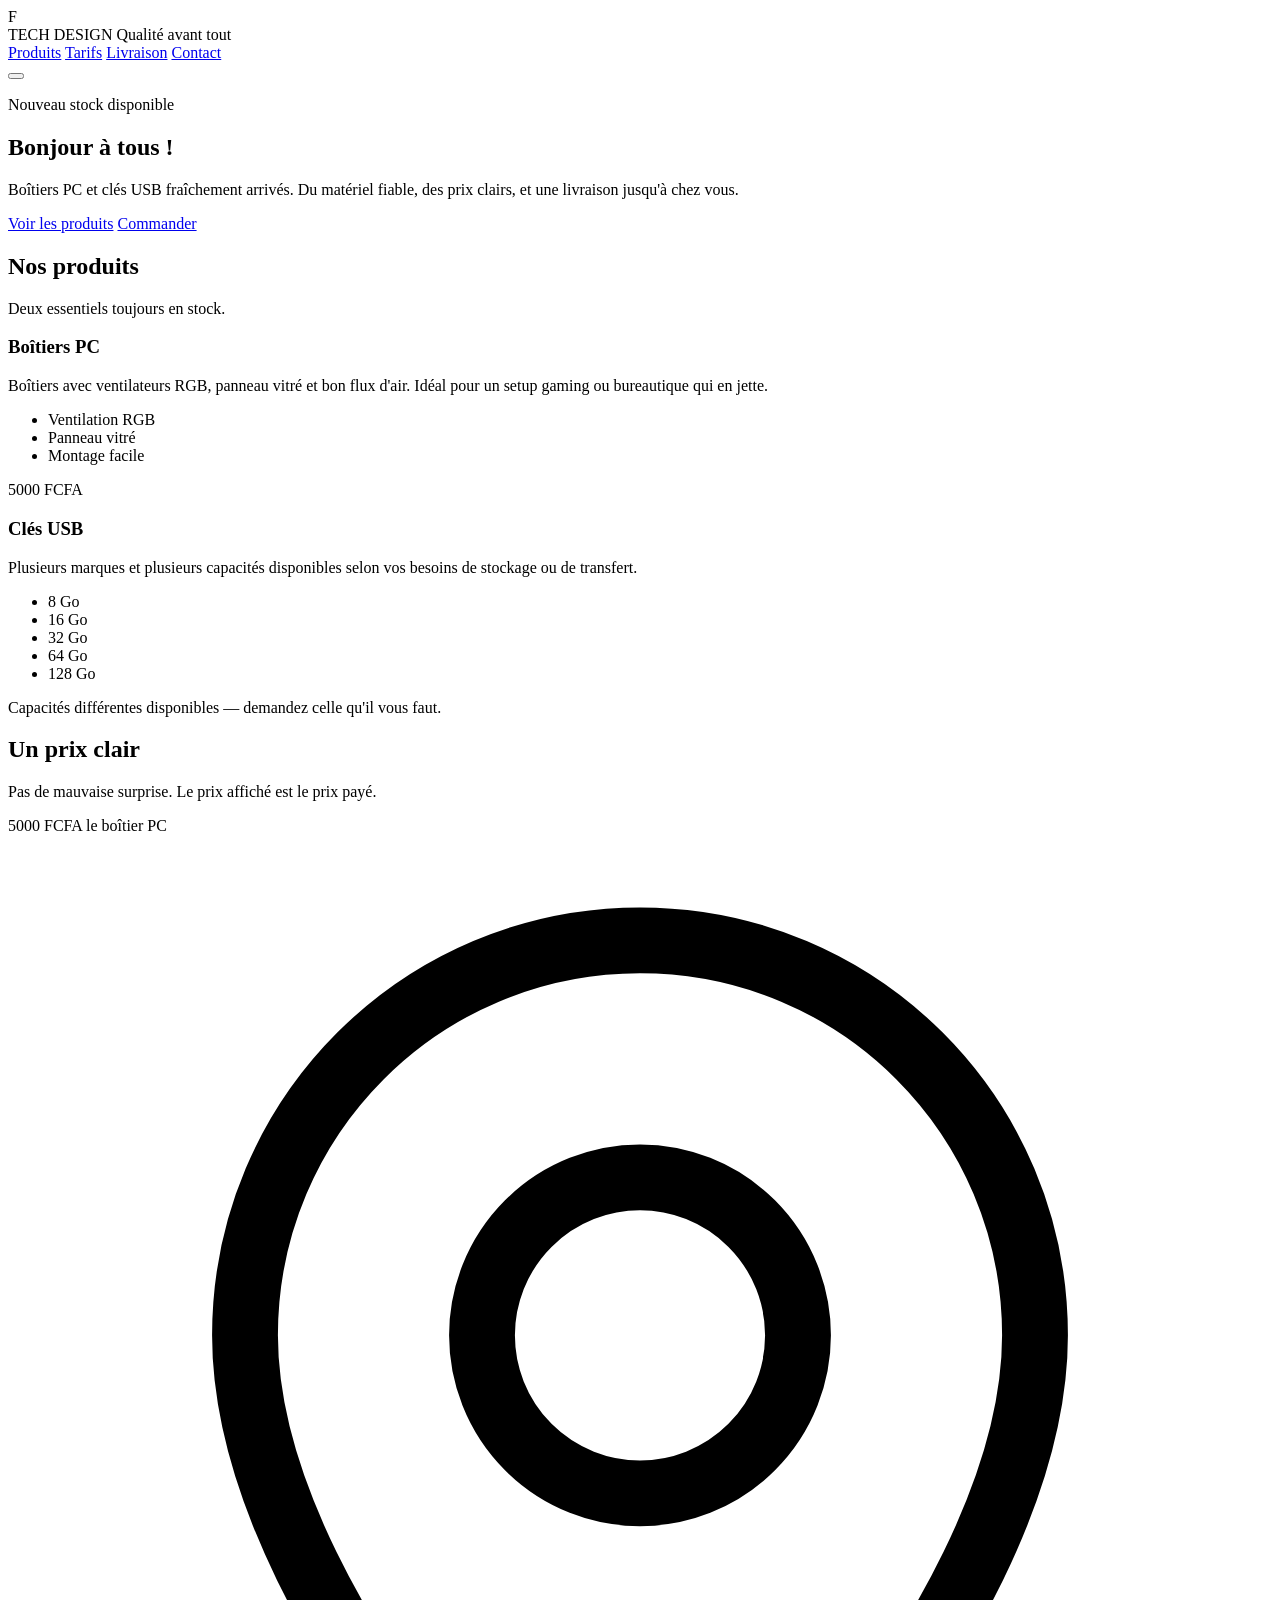
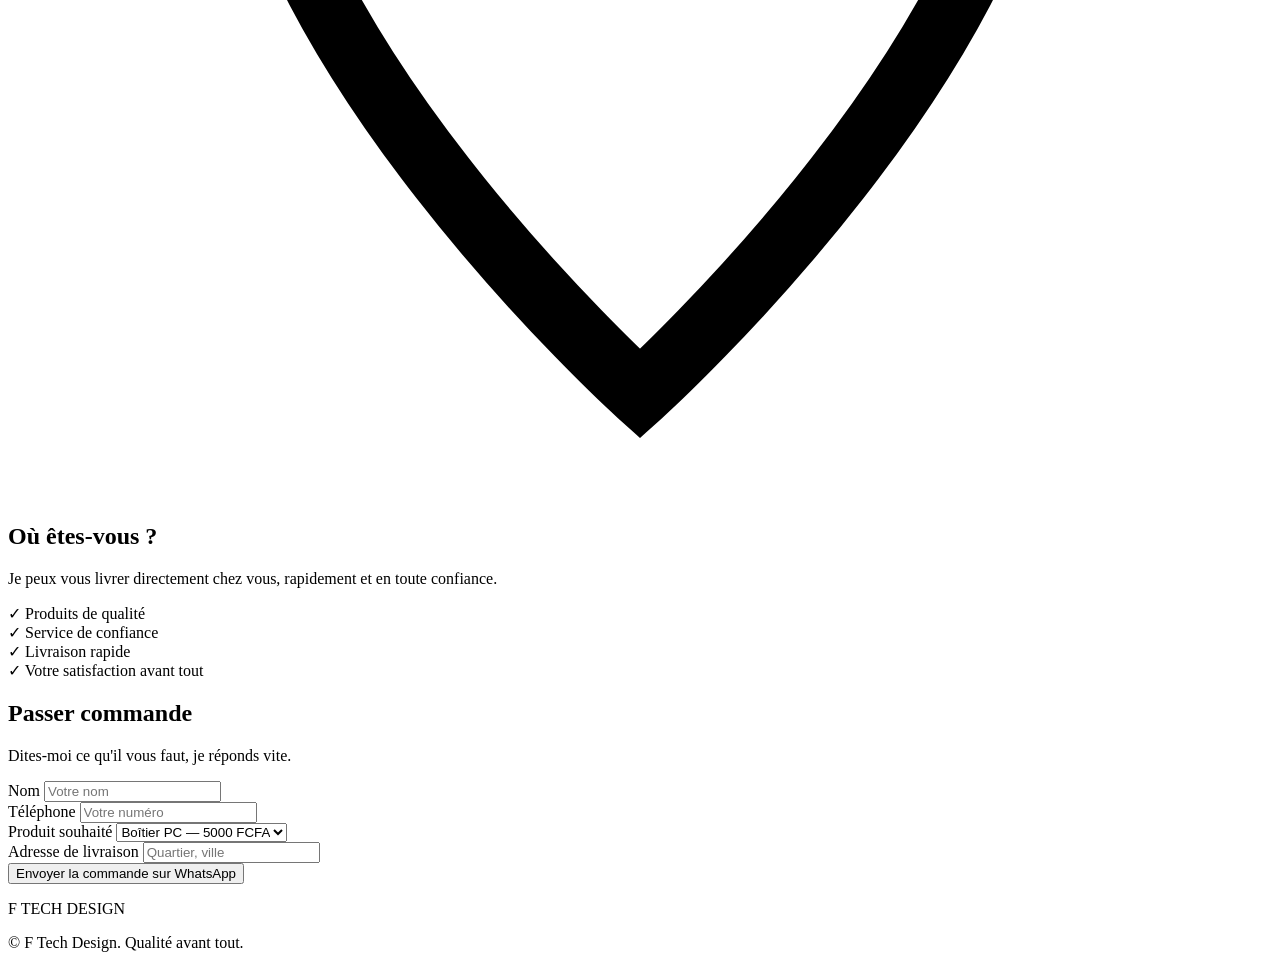
==== index.html @ 95aa5786 "Rename Index.html to index.html" ====
<!DOCTYPE html>
<html lang="fr">
<head>
  <meta charset="UTF-8">
  <meta name="viewport" content="width=device-width, initial-scale=1.0">
  <title>F TECH DESIGN — Boîtiers PC & Clés USB</title>
  <link rel="preconnect" href="https://fonts.googleapis.com">
  <link href="https://fonts.googleapis.com/css2?family=Space+Grotesk:wght@500;600;700&family=Inter:wght@400;500;600&display=swap" rel="stylesheet">
  <link rel="stylesheet" href="style.css">
</head>
<body>

  <!-- ===== EN-TÊTE ===== -->
  <header class="site-header">
    <div class="wrap header-inner">
      <div class="brand">
        <span class="brand-mark">F</span>
        <div class="brand-text">
          <span class="brand-name">TECH DESIGN</span>
          <span class="brand-tagline">Qualité avant tout</span>
        </div>
      </div>
      <nav class="nav" id="nav">
        <a href="#produits">Produits</a>
        <a href="#tarifs">Tarifs</a>
        <a href="#livraison">Livraison</a>
        <a href="#contact">Contact</a>
      </nav>
      <button class="nav-toggle" id="navToggle" aria-label="Ouvrir le menu" aria-expanded="false">
        <span></span><span></span><span></span>
      </button>
    </div>
  </header>

  <!-- ===== HERO ===== -->
  <section class="hero">
    <div class="wrap hero-inner">
      <div class="hero-text">
        <p class="hero-eyebrow">Nouveau stock disponible</p>
        <h1>Bonjour à tous !</h1>
        <p class="hero-sub">
          Boîtiers PC et clés USB fraîchement arrivés. Du matériel fiable,
          des prix clairs, et une livraison jusqu'à chez vous.
        </p>
        <div class="hero-actions">
          <a class="btn btn-primary" href="#produits">Voir les produits</a>
          <a class="btn btn-ghost" href="#contact">Commander</a>
        </div>
      </div>
      <div class="hero-visual" aria-hidden="true">
        <div class="fan-ring ring-1"></div>
        <div class="fan-ring ring-2"></div>
        <div class="fan-ring ring-3"></div>
        <div class="case-box"></div>
      </div>
    </div>
  </section>

  <!-- ===== PRODUITS ===== -->
  <section class="produits" id="produits">
    <div class="wrap">
      <h2>Nos produits</h2>
      <p class="section-sub">Deux essentiels toujours en stock.</p>

      <div class="product-grid">

        <article class="product-card">
          <div class="product-glow"></div>
          <h3>Boîtiers PC</h3>
          <p>Boîtiers avec ventilateurs RGB, panneau vitré et bon flux d'air. Idéal pour un setup gaming ou bureautique qui en jette.</p>
          <ul class="tag-list">
            <li>Ventilation RGB</li>
            <li>Panneau vitré</li>
            <li>Montage facile</li>
          </ul>
          <div class="price-tag">5000 <span>FCFA</span></div>
        </article>

        <article class="product-card">
          <div class="product-glow product-glow-alt"></div>
          <h3>Clés USB</h3>
          <p>Plusieurs marques et plusieurs capacités disponibles selon vos besoins de stockage ou de transfert.</p>
          <ul class="tag-list">
            <li>8 Go</li>
            <li>16 Go</li>
            <li>32 Go</li>
            <li>64 Go</li>
            <li>128 Go</li>
          </ul>
          <p class="capacity-note">Capacités différentes disponibles — demandez celle qu'il vous faut.</p>
        </article>

      </div>
    </div>
  </section>

  <!-- ===== TARIFS ===== -->
  <section class="tarifs" id="tarifs">
    <div class="wrap tarifs-inner">
      <div>
        <h2>Un prix clair</h2>
        <p class="section-sub">Pas de mauvaise surprise. Le prix affiché est le prix payé.</p>
      </div>
      <div class="price-highlight">
        <span class="price-number">5000</span>
        <span class="price-currency">FCFA</span>
        <span class="price-label">le boîtier PC</span>
      </div>
    </div>
  </section>

  <!-- ===== LIVRAISON ===== -->
  <section class="livraison" id="livraison">
    <div class="wrap livraison-inner">
      <svg class="pin-icon" viewBox="0 0 48 48" fill="none" xmlns="http://www.w3.org/2000/svg" aria-hidden="true">
        <path d="M24 4C15.7 4 9 10.7 9 19c0 11.5 15 25 15 25s15-13.5 15-25c0-8.3-6.7-15-15-15Z" stroke="currentColor" stroke-width="2.5"/>
        <circle cx="24" cy="19" r="6" stroke="currentColor" stroke-width="2.5"/>
      </svg>
      <div>
        <h2>Où êtes-vous ?</h2>
        <p>Je peux vous livrer directement chez vous, rapidement et en toute confiance.</p>
      </div>
    </div>
  </section>

  <!-- ===== ENGAGEMENTS ===== -->
  <section class="engagements">
    <div class="wrap engagement-grid">
      <div class="engagement">
        <span class="engagement-icon">✓</span>
        <span>Produits de qualité</span>
      </div>
      <div class="engagement">
        <span class="engagement-icon">✓</span>
        <span>Service de confiance</span>
      </div>
      <div class="engagement">
        <span class="engagement-icon">✓</span>
        <span>Livraison rapide</span>
      </div>
      <div class="engagement">
        <span class="engagement-icon">✓</span>
        <span>Votre satisfaction avant tout</span>
      </div>
    </div>
  </section>

  <!-- ===== CONTACT / COMMANDE ===== -->
  <section class="contact" id="contact">
    <div class="wrap contact-inner">
      <h2>Passer commande</h2>
      <p class="section-sub">Dites-moi ce qu'il vous faut, je réponds vite.</p>

      <form class="order-form" id="orderForm">
        <div class="form-row">
          <label for="nom">Nom</label>
          <input type="text" id="nom" name="nom" required placeholder="Votre nom">
        </div>
        <div class="form-row">
          <label for="tel">Téléphone</label>
          <input type="tel" id="tel" name="tel" required placeholder="Votre numéro">
        </div>
        <div class="form-row">
          <label for="produit">Produit souhaité</label>
          <select id="produit" name="produit">
            <option value="Boîtier PC">Boîtier PC — 5000 FCFA</option>
            <option value="Clé USB 8Go">Clé USB 8 Go</option>
            <option value="Clé USB 16Go">Clé USB 16 Go</option>
            <option value="Clé USB 32Go">Clé USB 32 Go</option>
            <option value="Clé USB 64Go">Clé USB 64 Go</option>
            <option value="Clé USB 128Go">Clé USB 128 Go</option>
          </select>
        </div>
        <div class="form-row">
          <label for="adresse">Adresse de livraison</label>
          <input type="text" id="adresse" name="adresse" placeholder="Quartier, ville">
        </div>
        <button type="submit" class="btn btn-primary btn-block">Envoyer la commande sur WhatsApp</button>
        <p class="form-note" id="formNote"></p>
      </form>
    </div>
  </section>

  <footer class="site-footer">
    <div class="wrap footer-inner">
      <div class="brand">
        <span class="brand-mark">F</span>
        <span class="brand-name">TECH DESIGN</span>
      </div>
      <p>&copy; <span id="year"></span> F Tech Design. Qualité avant tout.</p>
    </div>
  </footer>

  <script src="script.js"></script>
</body>
        </html>
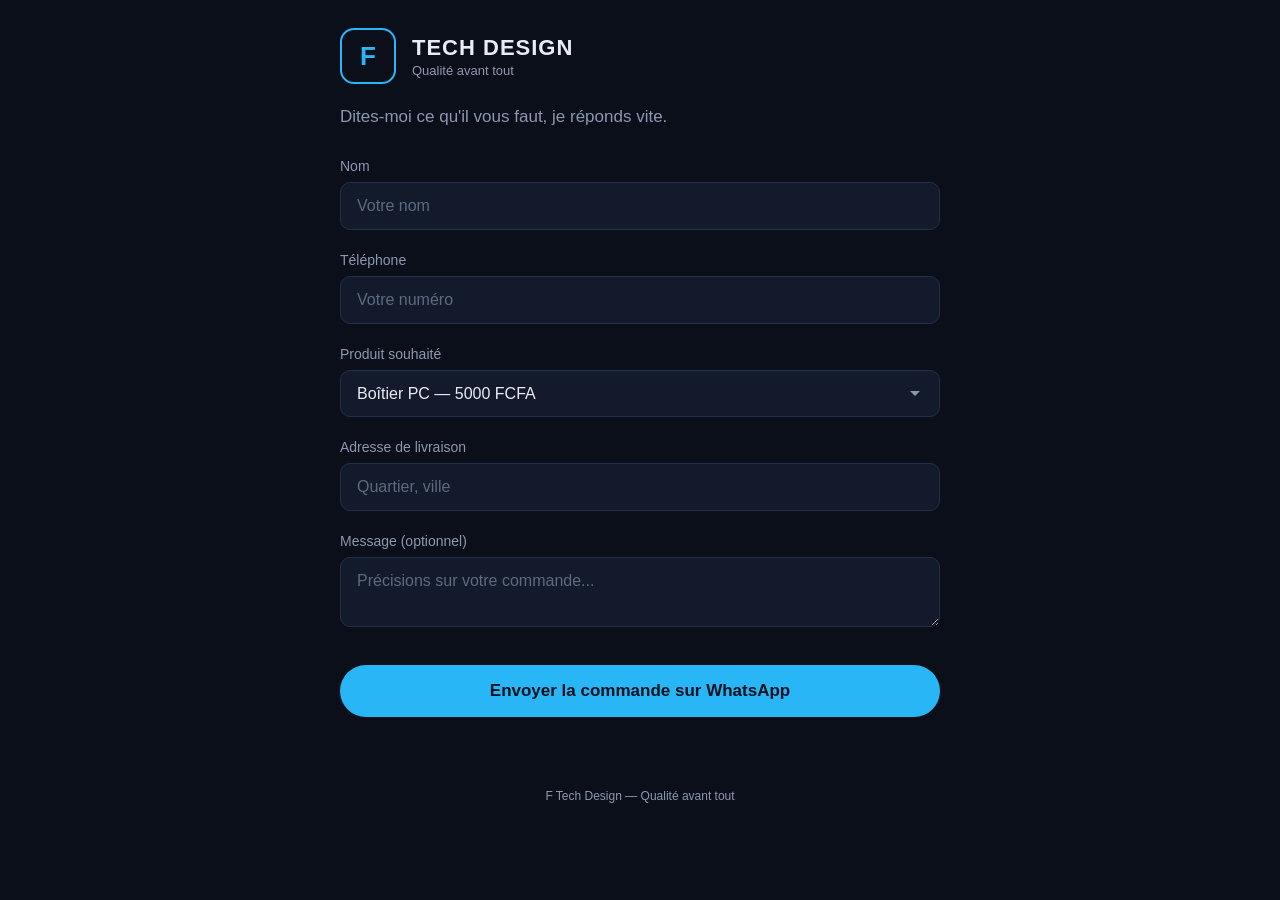
==== commit b8fbe53b: "Revamp order form layout and styling Updated the layout and styling of the order form, including new" ====
--- a/index.html
+++ b/index.html
@@ -1,197 +1,260 @@
 <!DOCTYPE html>
 <html lang="fr">
 <head>
-  <meta charset="UTF-8">
-  <meta name="viewport" content="width=device-width, initial-scale=1.0">
-  <title>F TECH DESIGN — Boîtiers PC & Clés USB</title>
-  <link rel="preconnect" href="https://fonts.googleapis.com">
-  <link href="https://fonts.googleapis.com/css2?family=Space+Grotesk:wght@500;600;700&family=Inter:wght@400;500;600&display=swap" rel="stylesheet">
-  <link rel="stylesheet" href="style.css">
+<meta charset="UTF-8">
+<meta name="viewport" content="width=device-width, initial-scale=1.0">
+<title>F Tech Design — Commande</title>
+<style>
+  :root{
+    --bg: #0b0f1a;
+    --bg-card: #131a2b;
+    --border: #22304a;
+    --accent: #29b6f6;
+    --accent-dark: #0288d1;
+    --text: #e8edf5;
+    --text-dim: #8b98af;
+  }
+  *{box-sizing:border-box;margin:0;padding:0;}
+  body{
+    background:var(--bg);
+    color:var(--text);
+    font-family:'Segoe UI', Roboto, Arial, sans-serif;
+    min-height:100vh;
+    display:flex;
+    flex-direction:column;
+    align-items:center;
+    padding-bottom:60px;
+  }
+  header{
+    width:100%;
+    max-width:640px;
+    display:flex;
+    align-items:center;
+    gap:16px;
+    padding:28px 20px 20px;
+  }
+  .logo{
+    width:56px;height:56px;
+    border:2px solid var(--accent);
+    border-radius:14px;
+    display:flex;align-items:center;justify-content:center;
+    font-weight:800;font-size:26px;color:var(--accent);
+    flex-shrink:0;
+  }
+  header h1{
+    font-size:22px;
+    letter-spacing:1px;
+  }
+  header p{
+    color:var(--text-dim);
+    font-size:13px;
+    margin-top:2px;
+  }
+  main{
+    width:100%;
+    max-width:640px;
+    padding:0 20px;
+  }
+  .intro{
+    color:var(--text-dim);
+    font-size:17px;
+    line-height:1.5;
+    margin-bottom:28px;
+  }
+  .field{
+    margin-bottom:22px;
+  }
+  label{
+    display:block;
+    font-size:14px;
+    color:var(--text-dim);
+    margin-bottom:8px;
+  }
+  input, select, textarea{
+    width:100%;
+    background:var(--bg-card);
+    border:1px solid var(--border);
+    border-radius:10px;
+    padding:14px 16px;
+    color:var(--text);
+    font-size:16px;
+    outline:none;
+    transition:border-color .15s;
+    font-family:inherit;
+  }
+  input::placeholder, textarea::placeholder{color:#5c6a82;}
+  input:focus, select:focus, textarea:focus{
+    border-color:var(--accent);
+  }
+  select{
+    appearance:none;
+    -webkit-appearance:none;
+    background-image:url("data:image/svg+xml;utf8,<svg xmlns='http://www.w3.org/2000/svg' width='16' height='16' fill='%238b98af' viewBox='0 0 16 16'><path d='M8 11L3 6h10z'/></svg>");
+    background-repeat:no-repeat;
+    background-position:right 16px center;
+  }
+  optgroup{color:var(--accent);font-weight:600;}
+  option{color:#0b0f1a;}
+  textarea{resize:vertical;min-height:70px;}
+  .error{
+    color:#ff6b6b;
+    font-size:13px;
+    margin-top:6px;
+    display:none;
+  }
+  .field.invalid input, .field.invalid select{
+    border-color:#ff6b6b;
+  }
+  .field.invalid .error{display:block;}
+  button{
+    width:100%;
+    background:var(--accent);
+    color:#06121f;
+    border:none;
+    border-radius:999px;
+    padding:16px;
+    font-size:17px;
+    font-weight:700;
+    cursor:pointer;
+    margin-top:12px;
+    transition:background .15s, transform .1s;
+  }
+  button:hover{background:var(--accent-dark);}
+  button:active{transform:scale(0.98);}
+  .status{
+    text-align:center;
+    font-size:13px;
+    color:var(--text-dim);
+    margin-top:14px;
+    min-height:18px;
+  }
+  footer{
+    color:var(--text-dim);
+    font-size:12px;
+    margin-top:40px;
+    text-align:center;
+  }
+</style>
 </head>
 <body>
 
-  <!-- ===== EN-TÊTE ===== -->
-  <header class="site-header">
-    <div class="wrap header-inner">
-      <div class="brand">
-        <span class="brand-mark">F</span>
-        <div class="brand-text">
-          <span class="brand-name">TECH DESIGN</span>
-          <span class="brand-tagline">Qualité avant tout</span>
-        </div>
-      </div>
-      <nav class="nav" id="nav">
-        <a href="#produits">Produits</a>
-        <a href="#tarifs">Tarifs</a>
-        <a href="#livraison">Livraison</a>
-        <a href="#contact">Contact</a>
-      </nav>
-      <button class="nav-toggle" id="navToggle" aria-label="Ouvrir le menu" aria-expanded="false">
-        <span></span><span></span><span></span>
-      </button>
-    </div>
-  </header>
-
-  <!-- ===== HERO ===== -->
-  <section class="hero">
-    <div class="wrap hero-inner">
-      <div class="hero-text">
-        <p class="hero-eyebrow">Nouveau stock disponible</p>
-        <h1>Bonjour à tous !</h1>
-        <p class="hero-sub">
-          Boîtiers PC et clés USB fraîchement arrivés. Du matériel fiable,
-          des prix clairs, et une livraison jusqu'à chez vous.
-        </p>
-        <div class="hero-actions">
-          <a class="btn btn-primary" href="#produits">Voir les produits</a>
-          <a class="btn btn-ghost" href="#contact">Commander</a>
-        </div>
-      </div>
-      <div class="hero-visual" aria-hidden="true">
-        <div class="fan-ring ring-1"></div>
-        <div class="fan-ring ring-2"></div>
-        <div class="fan-ring ring-3"></div>
-        <div class="case-box"></div>
-      </div>
-    </div>
-  </section>
-
-  <!-- ===== PRODUITS ===== -->
-  <section class="produits" id="produits">
-    <div class="wrap">
-      <h2>Nos produits</h2>
-      <p class="section-sub">Deux essentiels toujours en stock.</p>
-
-      <div class="product-grid">
-
-        <article class="product-card">
-          <div class="product-glow"></div>
-          <h3>Boîtiers PC</h3>
-          <p>Boîtiers avec ventilateurs RGB, panneau vitré et bon flux d'air. Idéal pour un setup gaming ou bureautique qui en jette.</p>
-          <ul class="tag-list">
-            <li>Ventilation RGB</li>
-            <li>Panneau vitré</li>
-            <li>Montage facile</li>
-          </ul>
-          <div class="price-tag">5000 <span>FCFA</span></div>
-        </article>
-
-        <article class="product-card">
-          <div class="product-glow product-glow-alt"></div>
-          <h3>Clés USB</h3>
-          <p>Plusieurs marques et plusieurs capacités disponibles selon vos besoins de stockage ou de transfert.</p>
-          <ul class="tag-list">
-            <li>8 Go</li>
-            <li>16 Go</li>
-            <li>32 Go</li>
-            <li>64 Go</li>
-            <li>128 Go</li>
-          </ul>
-          <p class="capacity-note">Capacités différentes disponibles — demandez celle qu'il vous faut.</p>
-        </article>
-
-      </div>
-    </div>
-  </section>
-
-  <!-- ===== TARIFS ===== -->
-  <section class="tarifs" id="tarifs">
-    <div class="wrap tarifs-inner">
-      <div>
-        <h2>Un prix clair</h2>
-        <p class="section-sub">Pas de mauvaise surprise. Le prix affiché est le prix payé.</p>
-      </div>
-      <div class="price-highlight">
-        <span class="price-number">5000</span>
-        <span class="price-currency">FCFA</span>
-        <span class="price-label">le boîtier PC</span>
-      </div>
-    </div>
-  </section>
-
-  <!-- ===== LIVRAISON ===== -->
-  <section class="livraison" id="livraison">
-    <div class="wrap livraison-inner">
-      <svg class="pin-icon" viewBox="0 0 48 48" fill="none" xmlns="http://www.w3.org/2000/svg" aria-hidden="true">
-        <path d="M24 4C15.7 4 9 10.7 9 19c0 11.5 15 25 15 25s15-13.5 15-25c0-8.3-6.7-15-15-15Z" stroke="currentColor" stroke-width="2.5"/>
-        <circle cx="24" cy="19" r="6" stroke="currentColor" stroke-width="2.5"/>
-      </svg>
-      <div>
-        <h2>Où êtes-vous ?</h2>
-        <p>Je peux vous livrer directement chez vous, rapidement et en toute confiance.</p>
-      </div>
-    </div>
-  </section>
-
-  <!-- ===== ENGAGEMENTS ===== -->
-  <section class="engagements">
-    <div class="wrap engagement-grid">
-      <div class="engagement">
-        <span class="engagement-icon">✓</span>
-        <span>Produits de qualité</span>
-      </div>
-      <div class="engagement">
-        <span class="engagement-icon">✓</span>
-        <span>Service de confiance</span>
-      </div>
-      <div class="engagement">
-        <span class="engagement-icon">✓</span>
-        <span>Livraison rapide</span>
-      </div>
-      <div class="engagement">
-        <span class="engagement-icon">✓</span>
-        <span>Votre satisfaction avant tout</span>
-      </div>
-    </div>
-  </section>
-
-  <!-- ===== CONTACT / COMMANDE ===== -->
-  <section class="contact" id="contact">
-    <div class="wrap contact-inner">
-      <h2>Passer commande</h2>
-      <p class="section-sub">Dites-moi ce qu'il vous faut, je réponds vite.</p>
-
-      <form class="order-form" id="orderForm">
-        <div class="form-row">
-          <label for="nom">Nom</label>
-          <input type="text" id="nom" name="nom" required placeholder="Votre nom">
-        </div>
-        <div class="form-row">
-          <label for="tel">Téléphone</label>
-          <input type="tel" id="tel" name="tel" required placeholder="Votre numéro">
-        </div>
-        <div class="form-row">
-          <label for="produit">Produit souhaité</label>
-          <select id="produit" name="produit">
-            <option value="Boîtier PC">Boîtier PC — 5000 FCFA</option>
-            <option value="Clé USB 8Go">Clé USB 8 Go</option>
-            <option value="Clé USB 16Go">Clé USB 16 Go</option>
-            <option value="Clé USB 32Go">Clé USB 32 Go</option>
-            <option value="Clé USB 64Go">Clé USB 64 Go</option>
-            <option value="Clé USB 128Go">Clé USB 128 Go</option>
-          </select>
-        </div>
-        <div class="form-row">
-          <label for="adresse">Adresse de livraison</label>
-          <input type="text" id="adresse" name="adresse" placeholder="Quartier, ville">
-        </div>
-        <button type="submit" class="btn btn-primary btn-block">Envoyer la commande sur WhatsApp</button>
-        <p class="form-note" id="formNote"></p>
-      </form>
-    </div>
-  </section>
-
-  <footer class="site-footer">
-    <div class="wrap footer-inner">
-      <div class="brand">
-        <span class="brand-mark">F</span>
-        <span class="brand-name">TECH DESIGN</span>
-      </div>
-      <p>&copy; <span id="year"></span> F Tech Design. Qualité avant tout.</p>
-    </div>
-  </footer>
-
-  <script src="script.js"></script>
+<header>
+  <div class="logo">F</div>
+  <div>
+    <h1>TECH DESIGN</h1>
+    <p>Qualité avant tout</p>
+  </div>
+</header>
+
+<main>
+  <p class="intro">Dites-moi ce qu'il vous faut, je réponds vite.</p>
+
+  <form id="orderForm" novalidate>
+
+    <div class="field" id="field-nom">
+      <label for="nom">Nom</label>
+      <input type="text" id="nom" placeholder="Votre nom" autocomplete="name">
+      <div class="error">Merci d'indiquer votre nom.</div>
+    </div>
+
+    <div class="field" id="field-tel">
+      <label for="tel">Téléphone</label>
+      <input type="tel" id="tel" placeholder="Votre numéro" autocomplete="tel">
+      <div class="error">Merci d'indiquer votre numéro.</div>
+    </div>
+
+    <div class="field" id="field-produit">
+      <label for="produit">Produit souhaité</label>
+      <select id="produit">
+        <optgroup label="Boîtiers PC">
+          <option value="Boîtier PC — 5000 FCFA">Boîtier PC — 5000 FCFA</option>
+        </optgroup>
+        <optgroup label="Clés USB">
+          <option value="Clé USB 8GB">Clé USB 8GB</option>
+          <option value="Clé USB 16GB">Clé USB 16GB</option>
+          <option value="Clé USB 32GB">Clé USB 32GB</option>
+          <option value="Clé USB 64GB">Clé USB 64GB</option>
+          <option value="Clé USB 128GB">Clé USB 128GB</option>
+        </optgroup>
+        <optgroup label="Autre">
+          <option value="Autre demande (préciser dans le message)">Autre demande (préciser dans le message)</option>
+        </optgroup>
+      </select>
+    </div>
+
+    <div class="field" id="field-adresse">
+      <label for="adresse">Adresse de livraison</label>
+      <input type="text" id="adresse" placeholder="Quartier, ville" autocomplete="street-address">
+    </div>
+
+    <div class="field" id="field-message">
+      <label for="message">Message (optionnel)</label>
+      <textarea id="message" placeholder="Précisions sur votre commande..."></textarea>
+    </div>
+
+    <button type="submit">Envoyer la commande sur WhatsApp</button>
+    <p class="status" id="status"></p>
+  </form>
+</main>
+
+<footer>F Tech Design — Qualité avant tout</footer>
+
+<script>
+  // Numéro WhatsApp pro, format international sans + ni espaces
+  const WHATSAPP_NUMBER = "2290168482193";
+
+  const form = document.getElementById('orderForm');
+  const statusEl = document.getElementById('status');
+
+  form.addEventListener('submit', function(e){
+    e.preventDefault();
+    statusEl.textContent = '';
+
+    const nom = document.getElementById('nom').value.trim();
+    const tel = document.getElementById('tel').value.trim();
+    const produit = document.getElementById('produit').value;
+    const adresse = document.getElementById('adresse').value.trim();
+    const message = document.getElementById('message').value.trim();
+
+    let valid = true;
+
+    const nomField = document.getElementById('field-nom');
+    const telField = document.getElementById('field-tel');
+
+    if(!nom){
+      nomField.classList.add('invalid');
+      valid = false;
+    } else {
+      nomField.classList.remove('invalid');
+    }
+
+    if(!tel){
+      telField.classList.add('invalid');
+      valid = false;
+    } else {
+      telField.classList.remove('invalid');
+    }
+
+    if(!valid){
+      statusEl.textContent = "Merci de compléter les champs obligatoires.";
+      return;
+    }
+
+    let texte = "Bonjour, je souhaite passer une commande :\n\n";
+    texte += "Nom : " + nom + "\n";
+    texte += "Téléphone : " + tel + "\n";
+    texte += "Produit souhaité : " + produit + "\n";
+    if(adresse) texte += "Adresse de livraison : " + adresse + "\n";
+    if(message) texte += "Message : " + message + "\n";
+
+    const url = "https://wa.me/" + WHATSAPP_NUMBER + "?text=" + encodeURIComponent(texte);
+
+    statusEl.textContent = "Redirection vers WhatsApp...";
+
+    // window.location fonctionne mieux que window.open sur mobile (évite les bloqueurs de pop-up)
+    window.location.href = url;
+  });
+</script>
+
 </body>
-        </html>
-        
+</html>
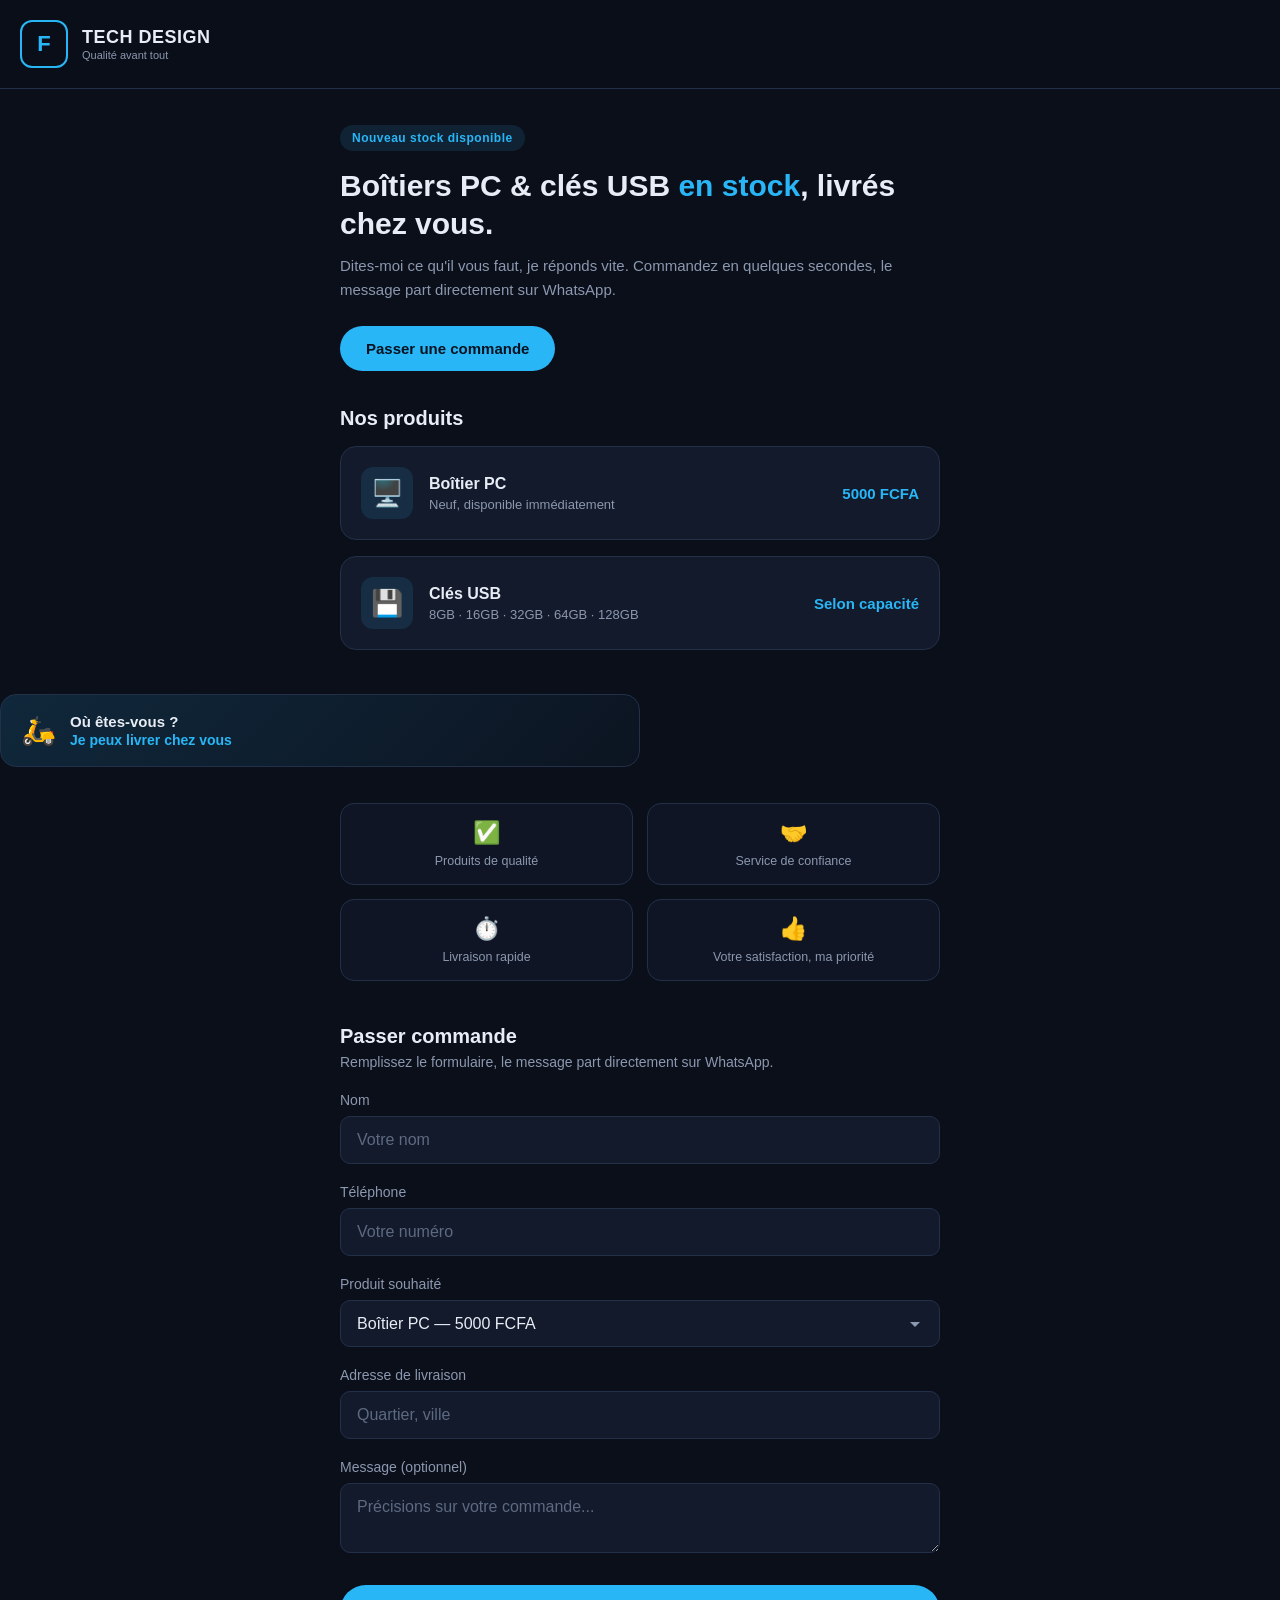
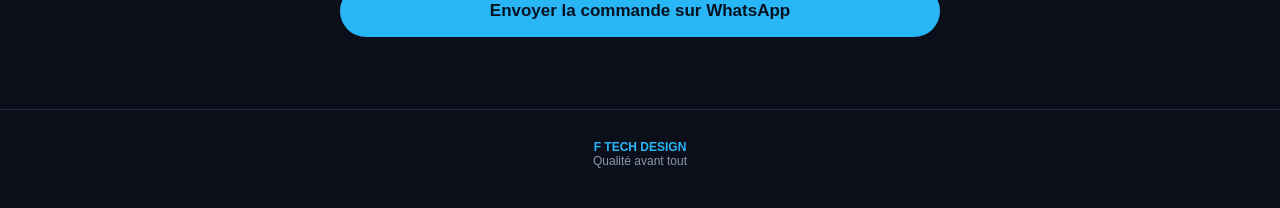
==== commit 9214d9b0: "Add files via upload" ====
--- a/index.html
+++ b/index.html
@@ -3,11 +3,12 @@
 <head>
 <meta charset="UTF-8">
 <meta name="viewport" content="width=device-width, initial-scale=1.0">
-<title>F Tech Design — Commande</title>
+<title>F Tech Design — Qualité avant tout</title>
 <style>
   :root{
     --bg: #0b0f1a;
     --bg-card: #131a2b;
+    --bg-card-2: #0f1524;
     --border: #22304a;
     --accent: #29b6f6;
     --accent-dark: #0288d1;
@@ -15,55 +16,164 @@
     --text-dim: #8b98af;
   }
   *{box-sizing:border-box;margin:0;padding:0;}
+  html{scroll-behavior:smooth;}
   body{
     background:var(--bg);
     color:var(--text);
     font-family:'Segoe UI', Roboto, Arial, sans-serif;
     min-height:100vh;
-    display:flex;
-    flex-direction:column;
-    align-items:center;
-    padding-bottom:60px;
-  }
-  header{
+  }
+  a{color:inherit;}
+  .wrap{
     width:100%;
     max-width:640px;
+    margin:0 auto;
+    padding:0 20px;
+  }
+
+  /* NAV */
+  nav.topbar{
+    display:flex;
+    align-items:center;
+    gap:14px;
+    padding:20px;
+    border-bottom:1px solid var(--border);
+    position:sticky;
+    top:0;
+    background:rgba(11,15,26,0.92);
+    backdrop-filter:blur(6px);
+    z-index:10;
+  }
+  .logo{
+    width:48px;height:48px;
+    border:2px solid var(--accent);
+    border-radius:12px;
+    display:flex;align-items:center;justify-content:center;
+    font-weight:800;font-size:22px;color:var(--accent);
+    flex-shrink:0;
+  }
+  nav h1{font-size:18px;letter-spacing:.5px;}
+  nav p{color:var(--text-dim);font-size:11px;margin-top:1px;}
+
+  /* HERO */
+  header.hero{
+    padding:36px 20px 28px;
+    text-align:left;
+  }
+  header.hero .tag{
+    display:inline-block;
+    background:rgba(41,182,246,0.12);
+    color:var(--accent);
+    font-size:12px;
+    font-weight:700;
+    padding:6px 12px;
+    border-radius:999px;
+    margin-bottom:16px;
+    letter-spacing:.5px;
+  }
+  header.hero h2{
+    font-size:30px;
+    line-height:1.25;
+    margin-bottom:12px;
+  }
+  header.hero h2 span{color:var(--accent);}
+  header.hero p{
+    color:var(--text-dim);
+    font-size:15px;
+    line-height:1.6;
+    margin-bottom:24px;
+  }
+  .cta-btn{
+    display:inline-block;
+    background:var(--accent);
+    color:#06121f;
+    font-weight:700;
+    padding:14px 26px;
+    border-radius:999px;
+    text-decoration:none;
+    font-size:15px;
+  }
+
+  /* SERVICES */
+  section.services{padding:8px 20px 8px;}
+  section.services h3{
+    font-size:20px;
+    margin-bottom:16px;
+  }
+  .service-card{
+    background:var(--bg-card);
+    border:1px solid var(--border);
+    border-radius:16px;
+    padding:20px;
+    margin-bottom:16px;
     display:flex;
     align-items:center;
     gap:16px;
-    padding:28px 20px 20px;
-  }
-  .logo{
-    width:56px;height:56px;
-    border:2px solid var(--accent);
+  }
+  .service-icon{
+    width:52px;height:52px;
+    border-radius:12px;
+    background:rgba(41,182,246,0.12);
+    display:flex;align-items:center;justify-content:center;
+    font-size:26px;
+    flex-shrink:0;
+  }
+  .service-card .info{flex:1;}
+  .service-card .info h4{font-size:16px;margin-bottom:4px;}
+  .service-card .info p{color:var(--text-dim);font-size:13px;}
+  .service-card .price{
+    color:var(--accent);
+    font-weight:800;
+    font-size:15px;
+    white-space:nowrap;
+  }
+
+  /* DELIVERY BANNER */
+  .delivery{
+    background:linear-gradient(135deg, rgba(41,182,246,0.15), rgba(41,182,246,0.03));
+    border:1px solid var(--border);
+    border-radius:16px;
+    padding:18px 20px;
+    margin:20px 20px 8px;
+    display:flex;
+    align-items:center;
+    gap:14px;
+  }
+  .delivery .icon{font-size:28px;}
+  .delivery h4{font-size:15px;margin-bottom:2px;}
+  .delivery p{color:var(--accent);font-weight:700;font-size:14px;}
+
+  /* FEATURES */
+  section.features{
+    padding:28px 20px 8px;
+    display:grid;
+    grid-template-columns:1fr 1fr;
+    gap:14px;
+  }
+  .feature{
+    background:var(--bg-card-2);
+    border:1px solid var(--border);
     border-radius:14px;
-    display:flex;align-items:center;justify-content:center;
-    font-weight:800;font-size:26px;color:var(--accent);
-    flex-shrink:0;
-  }
-  header h1{
-    font-size:22px;
-    letter-spacing:1px;
-  }
-  header p{
+    padding:16px;
+    text-align:center;
+  }
+  .feature .icon{font-size:22px;margin-bottom:8px;}
+  .feature p{font-size:12.5px;color:var(--text-dim);}
+
+  /* FORM */
+  section.order{
+    padding:36px 20px 20px;
+  }
+  section.order h3{
+    font-size:20px;
+    margin-bottom:6px;
+  }
+  section.order > p{
     color:var(--text-dim);
-    font-size:13px;
-    margin-top:2px;
-  }
-  main{
-    width:100%;
-    max-width:640px;
-    padding:0 20px;
-  }
-  .intro{
-    color:var(--text-dim);
-    font-size:17px;
-    line-height:1.5;
-    margin-bottom:28px;
-  }
-  .field{
+    font-size:14px;
     margin-bottom:22px;
   }
+  .field{margin-bottom:20px;}
   label{
     display:block;
     font-size:14px;
@@ -83,9 +193,7 @@
     font-family:inherit;
   }
   input::placeholder, textarea::placeholder{color:#5c6a82;}
-  input:focus, select:focus, textarea:focus{
-    border-color:var(--accent);
-  }
+  input:focus, select:focus, textarea:focus{border-color:var(--accent);}
   select{
     appearance:none;
     -webkit-appearance:none;
@@ -96,17 +204,10 @@
   optgroup{color:var(--accent);font-weight:600;}
   option{color:#0b0f1a;}
   textarea{resize:vertical;min-height:70px;}
-  .error{
-    color:#ff6b6b;
-    font-size:13px;
-    margin-top:6px;
-    display:none;
-  }
-  .field.invalid input, .field.invalid select{
-    border-color:#ff6b6b;
-  }
+  .error{color:#ff6b6b;font-size:13px;margin-top:6px;display:none;}
+  .field.invalid input, .field.invalid select{border-color:#ff6b6b;}
   .field.invalid .error{display:block;}
-  button{
+  button.submit{
     width:100%;
     background:var(--accent);
     color:#06121f;
@@ -116,38 +217,93 @@
     font-size:17px;
     font-weight:700;
     cursor:pointer;
-    margin-top:12px;
+    margin-top:8px;
     transition:background .15s, transform .1s;
   }
-  button:hover{background:var(--accent-dark);}
-  button:active{transform:scale(0.98);}
-  .status{
-    text-align:center;
-    font-size:13px;
-    color:var(--text-dim);
-    margin-top:14px;
-    min-height:18px;
-  }
+  button.submit:hover{background:var(--accent-dark);}
+  button.submit:active{transform:scale(0.98);}
+  .status{text-align:center;font-size:13px;color:var(--text-dim);margin-top:14px;min-height:18px;}
+
   footer{
     color:var(--text-dim);
     font-size:12px;
-    margin-top:40px;
     text-align:center;
-  }
+    padding:30px 20px 40px;
+    border-top:1px solid var(--border);
+    margin-top:20px;
+  }
+  footer .fname{color:var(--accent);font-weight:700;}
 </style>
 </head>
 <body>
 
-<header>
+<nav class="topbar">
   <div class="logo">F</div>
   <div>
     <h1>TECH DESIGN</h1>
     <p>Qualité avant tout</p>
   </div>
+</nav>
+
+<header class="hero wrap">
+  <span class="tag">Nouveau stock disponible</span>
+  <h2>Boîtiers PC & clés USB <span>en stock</span>, livrés chez vous.</h2>
+  <p>Dites-moi ce qu'il vous faut, je réponds vite. Commandez en quelques secondes, le message part directement sur WhatsApp.</p>
+  <a href="#commande" class="cta-btn">Passer une commande</a>
 </header>
 
-<main>
-  <p class="intro">Dites-moi ce qu'il vous faut, je réponds vite.</p>
+<section class="services wrap">
+  <h3>Nos produits</h3>
+
+  <div class="service-card">
+    <div class="service-icon">🖥️</div>
+    <div class="info">
+      <h4>Boîtier PC</h4>
+      <p>Neuf, disponible immédiatement</p>
+    </div>
+    <div class="price">5000 FCFA</div>
+  </div>
+
+  <div class="service-card">
+    <div class="service-icon">💾</div>
+    <div class="info">
+      <h4>Clés USB</h4>
+      <p>8GB · 16GB · 32GB · 64GB · 128GB</p>
+    </div>
+    <div class="price">Selon capacité</div>
+  </div>
+</section>
+
+<div class="delivery wrap" style="margin-left:0;margin-right:0;">
+  <div class="icon">🛵</div>
+  <div>
+    <h4>Où êtes-vous ?</h4>
+    <p>Je peux livrer chez vous</p>
+  </div>
+</div>
+
+<section class="features wrap">
+  <div class="feature">
+    <div class="icon">✅</div>
+    <p>Produits de qualité</p>
+  </div>
+  <div class="feature">
+    <div class="icon">🤝</div>
+    <p>Service de confiance</p>
+  </div>
+  <div class="feature">
+    <div class="icon">⏱️</div>
+    <p>Livraison rapide</p>
+  </div>
+  <div class="feature">
+    <div class="icon">👍</div>
+    <p>Votre satisfaction, ma priorité</p>
+  </div>
+</section>
+
+<section class="order wrap" id="commande">
+  <h3>Passer commande</h3>
+  <p>Remplissez le formulaire, le message part directement sur WhatsApp.</p>
 
   <form id="orderForm" novalidate>
 
@@ -192,16 +348,19 @@
       <textarea id="message" placeholder="Précisions sur votre commande..."></textarea>
     </div>
 
-    <button type="submit">Envoyer la commande sur WhatsApp</button>
+    <button type="submit" class="submit">Envoyer la commande sur WhatsApp</button>
     <p class="status" id="status"></p>
   </form>
-</main>
-
-<footer>F Tech Design — Qualité avant tout</footer>
+</section>
+
+<footer>
+  <span class="fname">F TECH DESIGN</span><br>
+  Qualité avant tout
+</footer>
 
 <script>
   // Numéro WhatsApp pro, format international sans + ni espaces
-  const WHATSAPP_NUMBER = "2290168482193";
+  const WHATSAPP_NUMBER = "22951224992";
 
   const form = document.getElementById('orderForm');
   const statusEl = document.getElementById('status');
@@ -217,23 +376,14 @@
     const message = document.getElementById('message').value.trim();
 
     let valid = true;
-
     const nomField = document.getElementById('field-nom');
     const telField = document.getElementById('field-tel');
 
-    if(!nom){
-      nomField.classList.add('invalid');
-      valid = false;
-    } else {
-      nomField.classList.remove('invalid');
-    }
-
-    if(!tel){
-      telField.classList.add('invalid');
-      valid = false;
-    } else {
-      telField.classList.remove('invalid');
-    }
+    if(!nom){ nomField.classList.add('invalid'); valid = false; }
+    else { nomField.classList.remove('invalid'); }
+
+    if(!tel){ telField.classList.add('invalid'); valid = false; }
+    else { telField.classList.remove('invalid'); }
 
     if(!valid){
       statusEl.textContent = "Merci de compléter les champs obligatoires.";
@@ -250,8 +400,6 @@
     const url = "https://wa.me/" + WHATSAPP_NUMBER + "?text=" + encodeURIComponent(texte);
 
     statusEl.textContent = "Redirection vers WhatsApp...";
-
-    // window.location fonctionne mieux que window.open sur mobile (évite les bloqueurs de pop-up)
     window.location.href = url;
   });
 </script>
